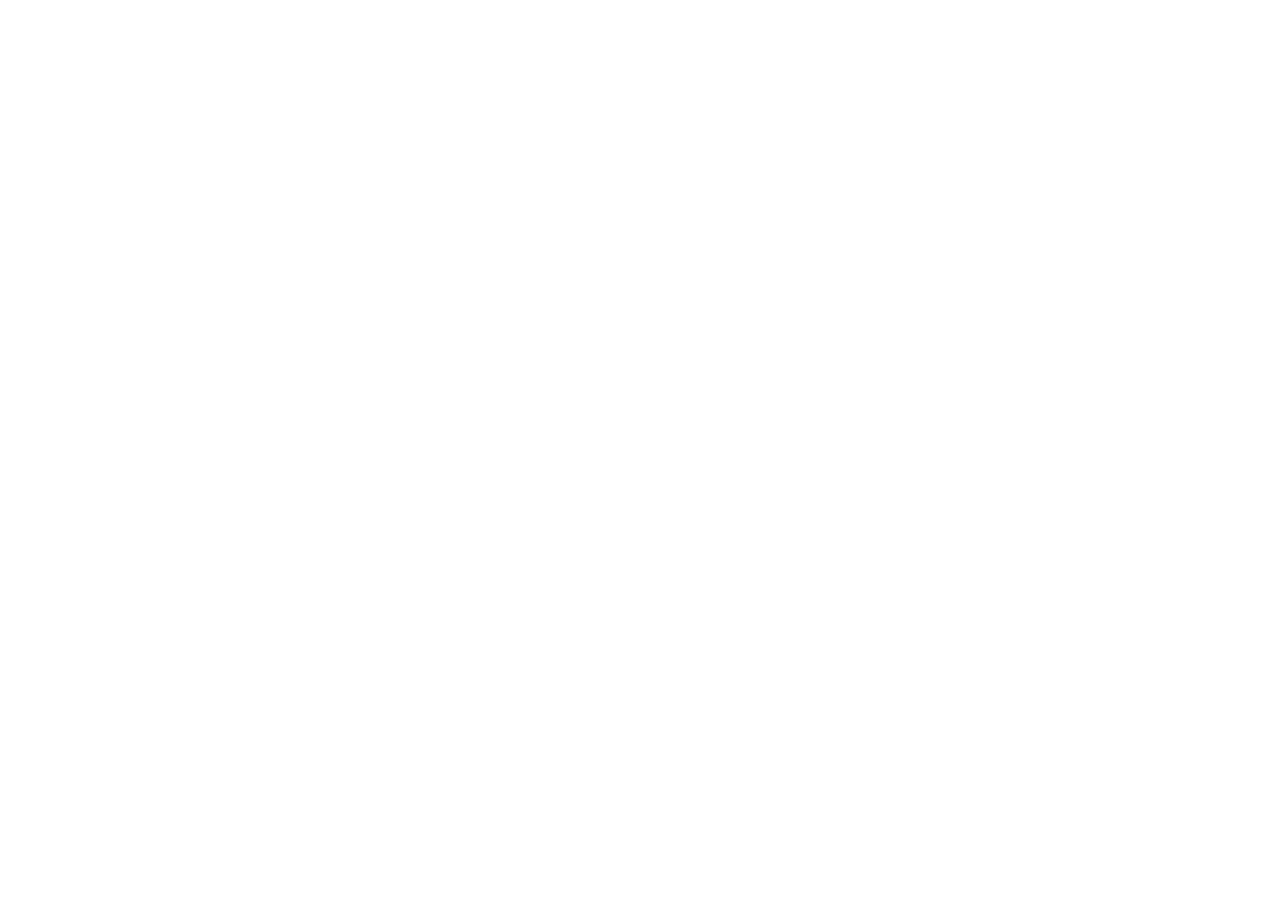
==== Oculus/index.html @ 8b36d078 "add/delete files" ====
<!DOCTYPE html>
<html lang="en">
<head>
  <meta charset="UTF-8">
  <meta name="viewport" content="width=device-width, initial-scale=1.0">
  <meta http-equiv="X-UA-Compatible" content="ie=edge">
  <title>Document</title>
  <link rel="stylesheet" href="css/reset.css">
  <link rel="stylesheet" href="css/style.css">
</head>
<body>
  


  <script src="js/main.js"></script>
</body>
</html>
---- Oculus/css/style.css ----
html{
  box-sizing: border-box;
}

*,
*::before,
*::after{
  box-sizing: inherit;
}

a{
  color: inherit;
  text-decoration: none;
}

li{
  list-style: none;
}

img{
  max-width: 100%;
}
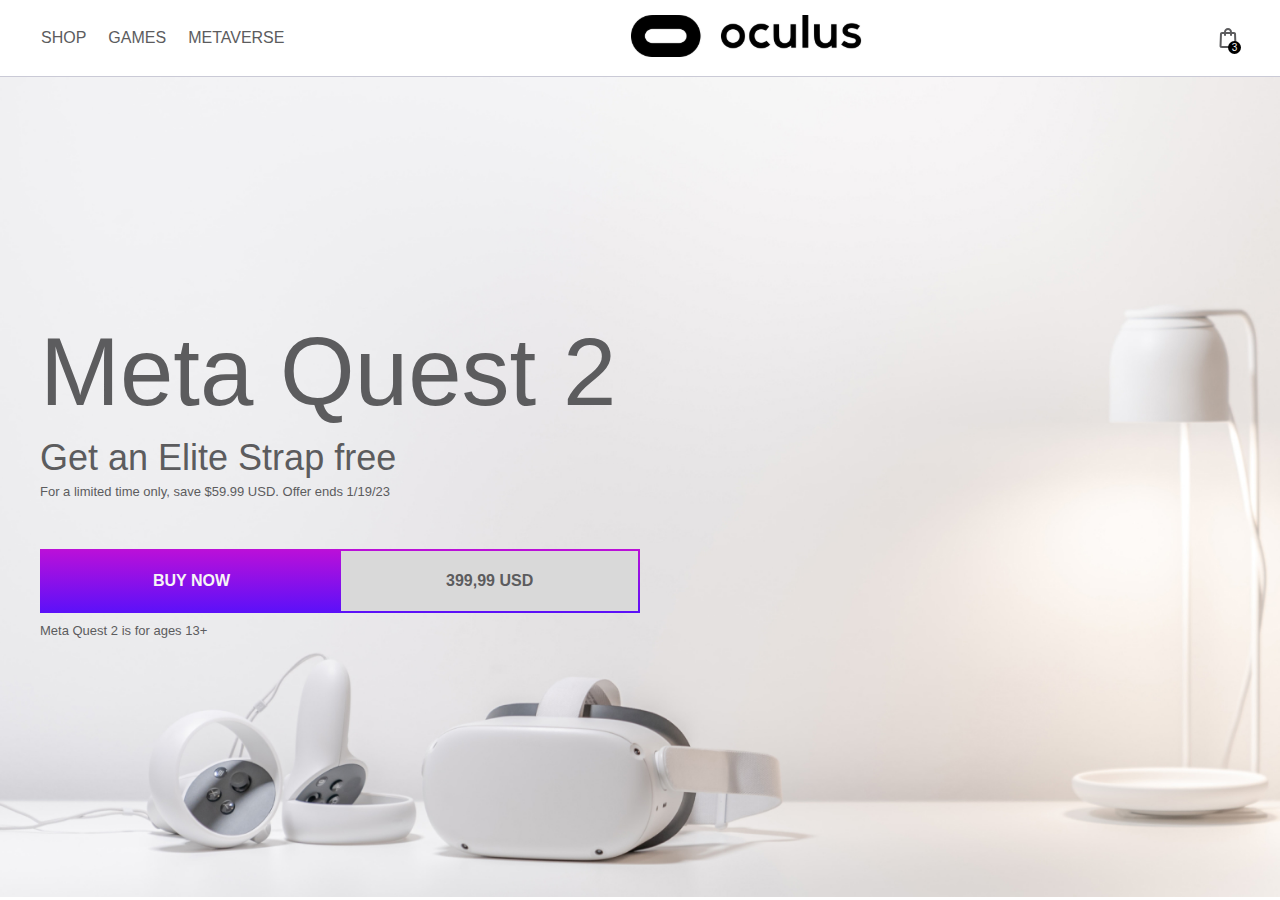
==== commit 42b277ef: "header Oculus" ====
--- a/Oculus/index.html
+++ b/Oculus/index.html
@@ -1,17 +1,60 @@
 <!DOCTYPE html>
 <html lang="en">
+
 <head>
-  <meta charset="UTF-8">
-  <meta name="viewport" content="width=device-width, initial-scale=1.0">
-  <meta http-equiv="X-UA-Compatible" content="ie=edge">
-  <title>Document</title>
-  <link rel="stylesheet" href="css/reset.css">
-  <link rel="stylesheet" href="css/style.css">
+    <meta charset="UTF-8">
+    <meta name="viewport" content="width=device-width, initial-scale=1.0">
+    <meta http-equiv="X-UA-Compatible" content="ie=edge">
+    <title>Document</title>
+    <link rel="stylesheet" href="css/reset.css">
+    <link rel="stylesheet" href="css/style.css">
 </head>
+
 <body>
-  
+    <header class="header">
+        <div class="container header__container">
+            <nav class="nav header__nav">
+                <ul class="menu">
+                    <li class="menu__item">
+                        <a class="menu__link" href="#">SHOP</a>
+                    </li>
+                    <li class="menu__item">
+                        <a class="menu__link" href="#">GAMES</a>
+                    </li>
+                    <li class="menu__item">
+                        <a class="menu__link" href="#">METAVERSE</a>
+                    </li>
+                </ul>
+                <a class="logo" href="#">
+                    <img src="./images/header/logo.svg" alt="logo">
+                </a>
+                <a class="basket" href="#">
+                    <img src="./images/header/basket.svg" alt="icon">
+                    <span class="basket__order">3</span>
+                </a>
+            </nav>
+        </div>
+    </header>
+    <main>
+        <section class="hero">
+            <div class="container hero__container">
+                <h1 class="title">Meta Quest 2</h1>
+                <p class="subtitle">Get an Elite Strap free</p>
+                <p class="text hero__text">
+                    For a limited time only, save $59.99 USD. Offer ends 1/19/23
+                </p>
+                <button class="main-button">
+                    <span class="button__text">BUY NOW</span>
+                    <span class="button__price">399,99 USD</span>
+                </button>
+                <p class="text hero__text">
+                    Meta Quest 2 is for ages 13+
+                </p>
+            </div>
+        </section>
+    </main>
 
+    <script src="js/main.js"></script>
+</body>
 
-  <script src="js/main.js"></script>
-</body>
 </html>--- a/Oculus/css/style.css
+++ b/Oculus/css/style.css
@@ -1,22 +1,202 @@
-html{
-  box-sizing: border-box;
+html {
+    box-sizing: border-box;
+    font-size: 1px;
 }
 
 *,
 *::before,
-*::after{
-  box-sizing: inherit;
-}
-
-a{
-  color: inherit;
-  text-decoration: none;
-}
-
-li{
-  list-style: none;
-}
-
-img{
-  max-width: 100%;
-}+*::after {
+    box-sizing: inherit;
+    padding: 0;
+    margin: 0;
+}
+
+a {
+    color: inherit;
+    text-decoration: none;
+}
+
+li {
+    list-style: none;
+}
+
+img {
+    max-width: 100%;
+}
+
+body {
+    font-family: var(--main-font-family);
+    font-size: 16rem;
+    font: var(--main-font);
+    color: var(--main-font-grey-color);
+}
+
+.container {
+    max-width: 1200px;
+    margin: 0 auto;
+}
+
+
+/* Font styles */
+
+@font-face {
+    font-family: 'Helvetica', sans-serif;
+    src: url(../fonts/helvetica.woff2);
+}
+
+@font-face {
+    font-family: 'Helvetica-Bold', sans-serif;
+    src: url(../fonts/helvetica-bold.woff2);
+}
+
+:root {
+
+    --main-font-family: 'Helvetica', sans-serif;
+    --add-font-family: 'Helvetica-Bold', sans-serif;
+
+    --main-font: 400 16rem/normal var(--main-font-family);
+    --title-font: 400 96rem/normal var(--main-font-family);
+    --subtitle-font: 400 36rem/normal var(--main-font-family);
+    --hero-text-font: 400 13rem/normal var(--main-font-family);
+    --hero-btn-text-font: 700 16rem/2normal var(--main-font-family);
+
+    --main-white-color: #F6F4F5;
+    --main-font-grey-color: #5C5C5E;
+    --basket-order-black-color: #000;
+    --header-border-color: #CACAD6;
+    --btn-violet-gradient-color: linear-gradient(180deg, #BC10D8 0%, rgba(80, 0, 250, 0.93) 100%);
+    --btn-price-color: rgb(217, 217, 217);
+    --btn-gradient-hover-color: linear-gradient(0deg, rgba(255,195,63,1) 0%, rgb(124, 57, 9) 100%);
+} 
+
+/* Font styles END*/
+
+/* Header */
+
+.header {
+    padding: 15rem 0;
+    border-bottom: 1px solid var(--header-border-color);
+}
+
+.nav {
+    display: flex;
+    flex-direction: row;
+    align-items: center;
+    justify-content: space-between;
+}
+
+.menu {
+    display: flex;
+    flex-direction: row;
+    gap: 20rem;
+    transition: all 0.2s;
+    max-width: 240rem;
+}
+
+.menu__link {
+    padding: 0 1rem;
+}
+
+.menu__link:hover {
+    color: var(--basket-order-black-color);
+    font-weight: 700;
+}
+
+.logo {
+    transition: all 0.5s;
+}
+
+.logo:hover {
+    transform: scale(1.1);
+}
+
+.basket {
+    display: flex;
+    flex-direction: row;
+    position: relative;
+}
+
+.basket:hover {
+    transform: scale(1.2);
+}
+
+.basket__order {
+    display: flex;
+    align-items: center;
+    justify-content: center;
+    position: absolute;
+    width: 13rem;
+    height: 13rem;
+    border-radius: 50%;
+    font-size: 10rem;
+    color: var(--main-white-color);
+    left: 12rem;
+    bottom: -4rem;
+    background-color: var(--basket-order-black-color);
+}
+
+/* Header END*/
+
+/* Hero */
+
+.hero {
+    background-image: url(../images/hero/bcg.jpg);
+    min-height: calc(100vh - 80rem);
+    background-position: bottom center;
+    background-repeat: no-repeat;
+    background-size: cover;  
+    padding-top: 240rem; 
+}
+
+.title-container {
+    display: flex;
+    flex-direction: column;
+
+}
+
+.title {
+    font: var(--title-font);
+    margin-bottom: 10rem;
+}
+
+.subtitle {
+    font: var(--subtitle-font);
+    margin-bottom: 5rem;
+}
+
+.hero__text {
+    font: var(--hero-text-font);
+    margin-bottom: 50rem;
+}
+
+.main-button {
+    display: flex;
+    flex-direction: row;
+    align-items: center;
+    justify-content: space-between;
+    margin-bottom: 10rem;
+    border: none;
+    background: var(--btn-violet-gradient-color);
+    cursor: pointer;
+    padding: 2rem;
+    font: var(--hero-btn-text-font);
+    font-weight: 700;
+}
+
+.main-button:hover {
+    background: var(--btn-gradient-hover-color);
+}
+
+.button__text {
+    padding: 21rem 111rem;
+    color: var(--main-white-color);
+    
+}
+
+.button__price {
+    padding: 21rem 105rem;
+    background-color: var(--btn-price-color);
+    color: var(--main-font-grey-color);
+}
+
+/* Hero END*/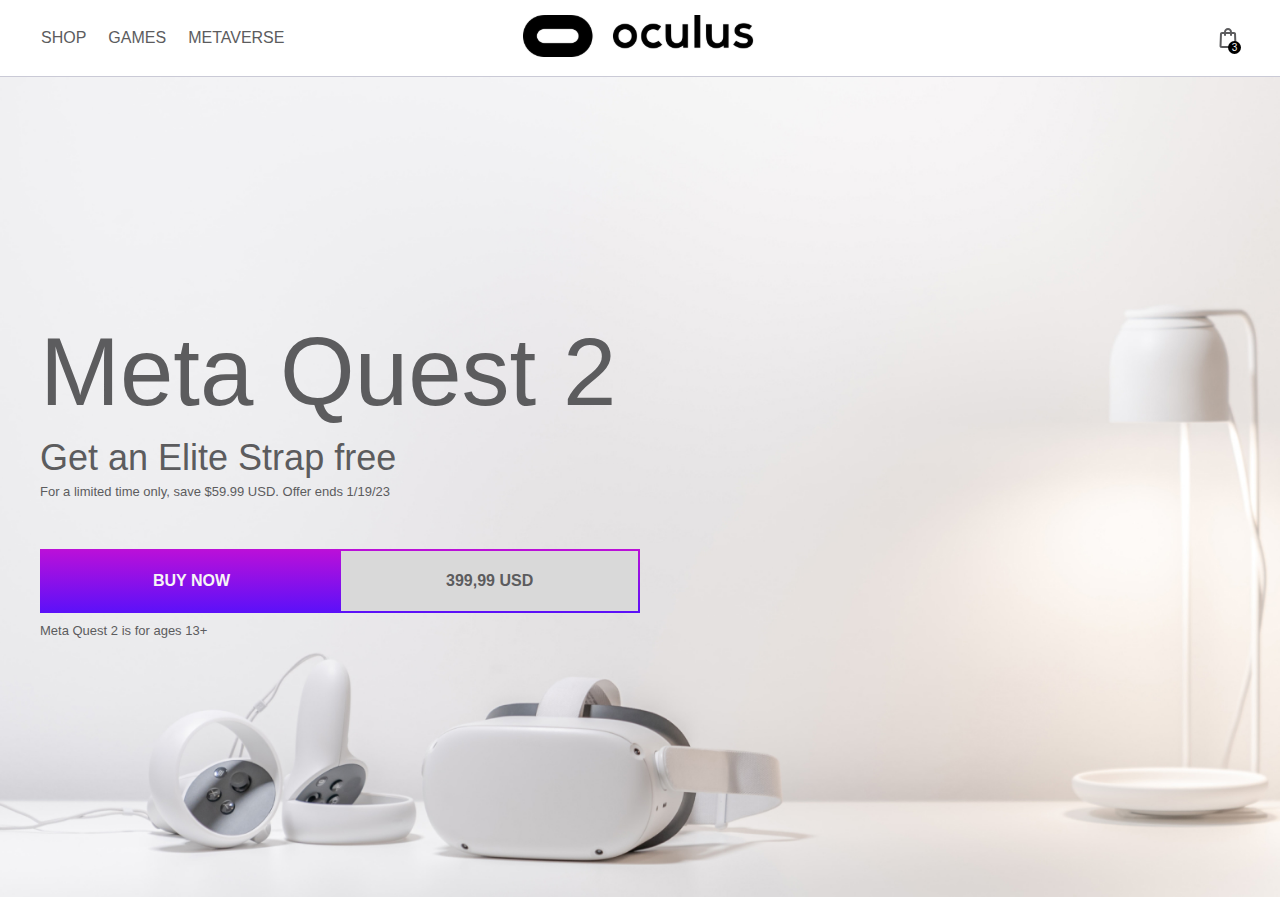
==== commit 8d25acc8: "апыапыа" ====
--- a/Oculus/index.html
+++ b/Oculus/index.html
@@ -52,6 +52,11 @@
                 </p>
             </div>
         </section>
+        <section class="features">
+            <div class="container features__container">
+                
+            </div>
+        </section>
     </main>
 
     <script src="js/main.js"></script>
--- a/Oculus/css/style.css
+++ b/Oculus/css/style.css
@@ -79,8 +79,8 @@
 }
 
 .nav {
-    display: flex;
-    flex-direction: row;
+    display: grid;
+    grid-template-columns: repeat(3, 1fr);
     align-items: center;
     justify-content: space-between;
 }
@@ -103,6 +103,7 @@
 }
 
 .logo {
+    justify-self: center;
     transition: all 0.5s;
 }
 
@@ -111,6 +112,7 @@
 }
 
 .basket {
+    justify-self: end;
     display: flex;
     flex-direction: row;
     position: relative;
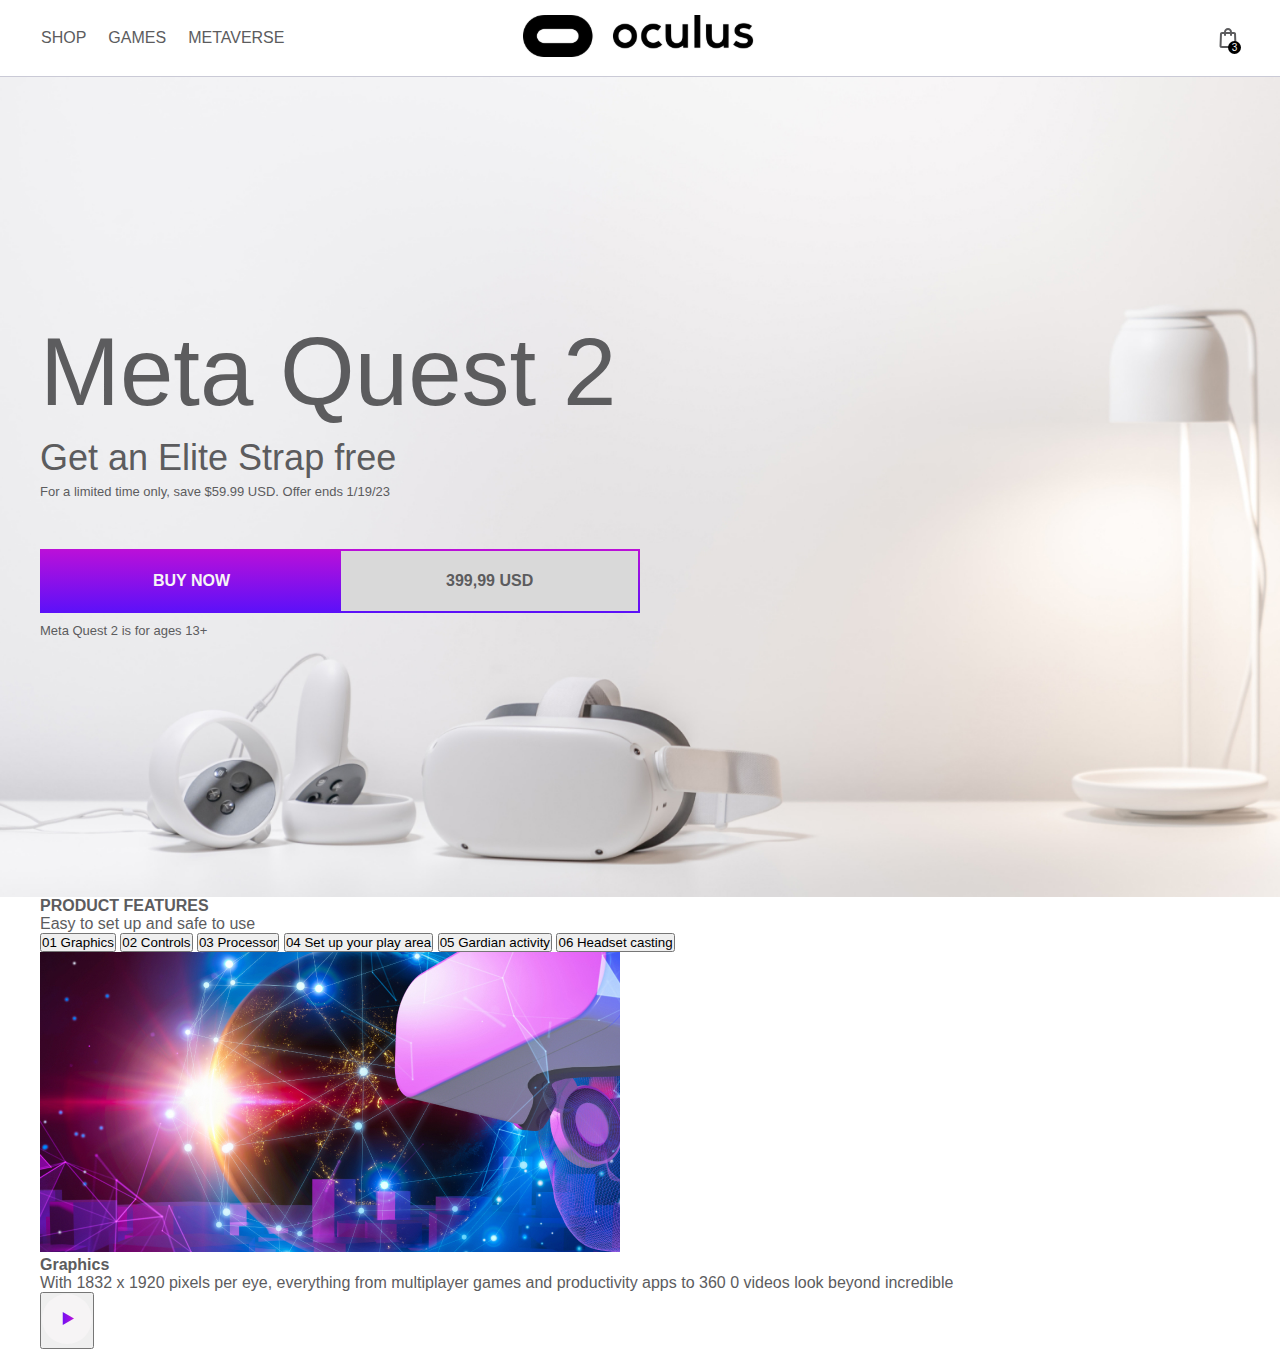
==== commit bbe32d4c: "test js" ====
--- a/Oculus/index.html
+++ b/Oculus/index.html
@@ -54,7 +54,44 @@
         </section>
         <section class="features">
             <div class="container features__container">
-                
+                <div class="features__titles">
+                    <h2 class="Features__title section-title">PRODUCT FEATURES</h2>
+                    <p class="features__text">Easy to set up and safe to use</p>
+                </div>
+                <div class="tabs">
+                    <div class="tabs__button">
+                        <button class="tabs__button-item" data-button="content-1">01 Graphics</button>
+                        <button class="tabs__button-item" data-button="content-1">02 Controls</button>
+                        <button class="tabs__button-item" data-button="content-1">03 Processor</button>
+                        <button class="tabs__button-item" data-button="content-1">04 Set up your play area</button>
+                        <button class="tabs__button-item" data-button="content-1">05 Gardian activity</button>
+                        <button class="tabs__button-item" data-button="content-1">06 Headset casting</button>
+                    </div>
+                    <div class="tabs__content">
+                        <div class="tabs__content-item" id="content-1">
+                            <img class="tabs__content-img" src="./images/features/main-image.jpg" alt="">
+                            <div class="tabs__content-box">
+                                <h3 class="">Graphics</h3>
+                                <p>
+                                With 1832 x 1920 pixels per eye, everything from multiplayer games and productivity apps 
+                                to 360 0 videos look beyond incredible
+                                </p>
+                            </div>
+                            <div class="video">
+                                <button class="viedeo__button">
+                                    <img src="./images/features/play-icon.svg" alt="">
+                                </button>
+                                <span></span>
+                            </div>
+                        </div>
+                        <div class="tabs__content-item" id="content-2"></div>
+                        <div class="tabs__content-item" id="content-3"></div>
+                        <div class="tabs__content-item" id="content-4"></div>
+                        <div class="tabs__content-item" id="content-5"></div>
+                        <div class="tabs__content-item" id="content-6"></div>
+
+                    </div>
+                </div>
             </div>
         </section>
     </main>
--- a/Oculus/css/style.css
+++ b/Oculus/css/style.css
@@ -201,4 +201,10 @@
     color: var(--main-font-grey-color);
 }
 
-/* Hero END*/+/* Hero END*/
+
+/* Features */
+
+
+
+/* Features END*/